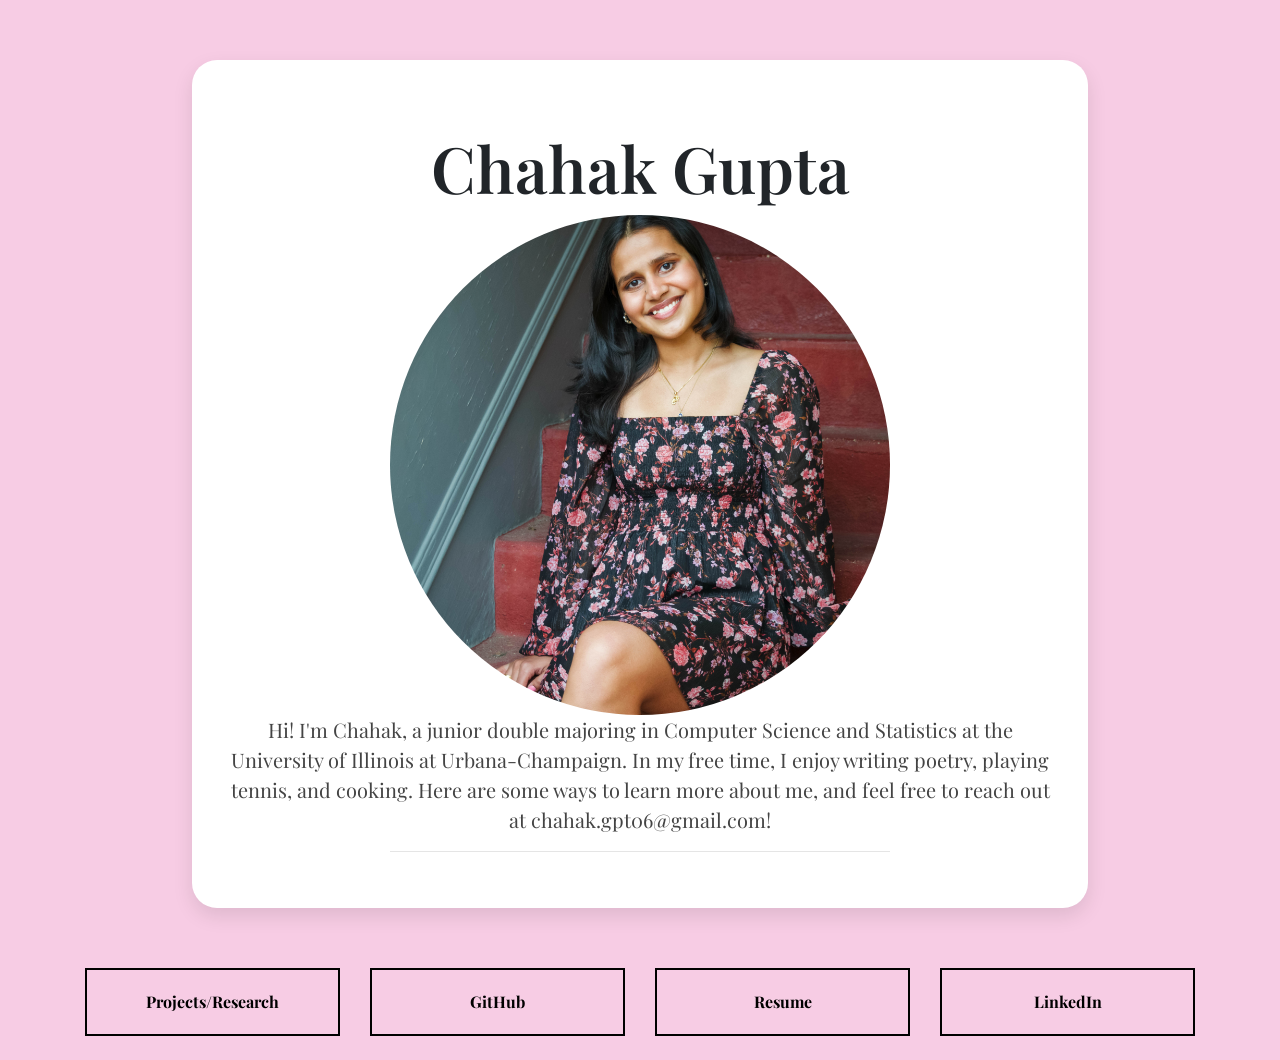
==== index.html @ a3320ebc "renamed to index.html" ====
<!DOCTYPE html>
<html lang = "en">
<head>
    <meta charset="UTF-8">
    <meta name="viewport" content="width=device-width, initial-scale=1, shrink-to-fit=no">
    <link href="https://fonts.googleapis.com/css2?family=Playfair+Display:wght@400;600&display=swap" rel="stylesheet">
    <link rel="stylesheet" href="https://cdn.jsdelivr.net/npm/bootstrap@4.4.1/dist/css/bootstrap.min.css" integrity="sha384-Vkoo8x4CGsO3+Hhxv8T/Q5PaXtkKtu6ug5TOeNV6gBiFeWPGFN9MuhOf23Q9Ifjh" crossorigin="anonymous">
    <link rel="stylesheet" href="style.css">
    <title>JBG Chahak Gupta Portfolio</title>
</head>

<body>
<div class="jumbotron text-center bg-white">
  

  <h1>Chahak Gupta</h1>
  <img src="DSC_0220 2.JPEG" alt="Me" class="circle_image">
  <p class="lead">
    Hi! I'm Chahak, a junior double majoring in Computer Science and Statistics at the University of Illinois at Urbana-Champaign. In my free time, I enjoy writing poetry, playing tennis, and cooking. Here are some ways to learn more about me, and feel free to reach out at chahak.gpt06@gmail.com!
  </p>

  <hr style="width:60%">
</div>
<div class="container text-center">
  <div class="row justify-content-center">

    <div class="col-md-3 mb-4">
      <a href="projects.html" class="portfolio-button">Projects/Research</a>
    </div>

    <div class="col-md-3 mb-4">
      <a href="https://github.com/chahakg" class="portfolio-button">GitHub</a>
    </div>

    <div class="col-md-3 mb-4">
      <a href="Chahak_Gupta_ResumeMarch.pdf" class="portfolio-button" target="_blank">
  Resume
</a>
    </div>
    <div class="col-md-3 mb-4>">
      <a href="https://www.linkedin.com/in/chahak-gupta" class="portfolio-button"> LinkedIn</a>
      
    </dic>

  </div>
</div>


<script src="https://code.jquery.com/jquery-3.4.1.slim.min.js" integrity="sha384-J6qa4849blE2+poT4WnyKhv5vZF5SrPo0iEjwBvKU7imGFAV0wwj1yYfoRSJoZ+n" crossorigin="anonymous"></script>
<script src="https://cdn.jsdelivr.net/npm/popper.js@1.16.0/dist/umd/popper.min.js" integrity="sha384-Q6E9RHvbIyZFJoft+2mJbHaEWldlvI9IOYy5n3zV9zzTtmI3UksdQRVvoxMfooAo" crossorigin="anonymous"></script>
<script src="https://cdn.jsdelivr.net/npm/bootstrap@4.4.1/dist/js/bootstrap.min.js" integrity="sha384-wfSDF2E50Y2D1uUdj0O3uMBJnjuUD4Ih7YwaYd1iqfktj0Uod8GCExl3Og8ifwB6" crossorigin="anonymous"></script>
</body>


</html>
---- style.css ----
.circle_image {
  width: 500px;
  height: 500px;
  border-radius: 100%;
  object-fit: cover;
}
.experience-section {
  margin-top: 80px;
}

/* left title section */

.section-title {
  font-size: 36px;
  font-weight: 600;
}

.title-underline {
  width: 40px;
  height: 4px;
  background-color: #ccc;
  margin: 10px 0 20px 0;
}

.section-description {
  color: #555;
}

/* cards */
.card-image{
  width: 100%;
  height: auto;
  border-radius: 8px;
  margin-top: 15px;
  border: 1px solid #ddd;
}
.experience-card {
  background: white;
  border: 2px solid #ddd;
  padding: 30px;
  border-radius: 10px;
  margin-bottom: 20px;
  box-shadow: 0px 5px 15px rgba(0,0,0,0.05);
}

.highlight-card {
  border: 3px solid #888;
  box-shadow: 10px 10px 0px #aaa;
}

.company {
  color: gray;
  font-weight: 600;
  margin-bottom: 15px;
}

.date-badge {
  display: inline-block;
  border: 1px solid #bbb;
  padding: 6px 12px;
  border-radius: 8px;
  font-size: 14px;
  color: #555;
  margin-bottom: 20px;
}

ul {
  padding-left: 20px;
}
.portfolio-button {
  display: block;
  border: 2px solid black;
  padding: 20px;
  text-align: center;
  font-weight: bold;
  color: black;
  text-decoration: none;
  transition: 0.3s;
}
.jumbotron h1{
  font-size: 64px;
}
.portfolio-button:hover {
  background-color: black;
  color: white;
  text-decoration: none;
}

body {
  background-color: #f7cce4;
  font-family: 'Playfair Display', serif;
  
}
h1 {
  font-weight: 600;
  margin-top: 10px;
}

.lead {
  color: #444;
}
.jumbotron {
  padding-top: 60px;
  padding-bottom: 40px;
  border-radius: 25px;
  width: 70%;
  margin: 60px auto;
  box-shadow: 0px 8px 20px rgba(0,0,0,0.1);
  padding-top: 60px;
  padding-bottom: 40px;
  background-color: #D2FFC4;
}
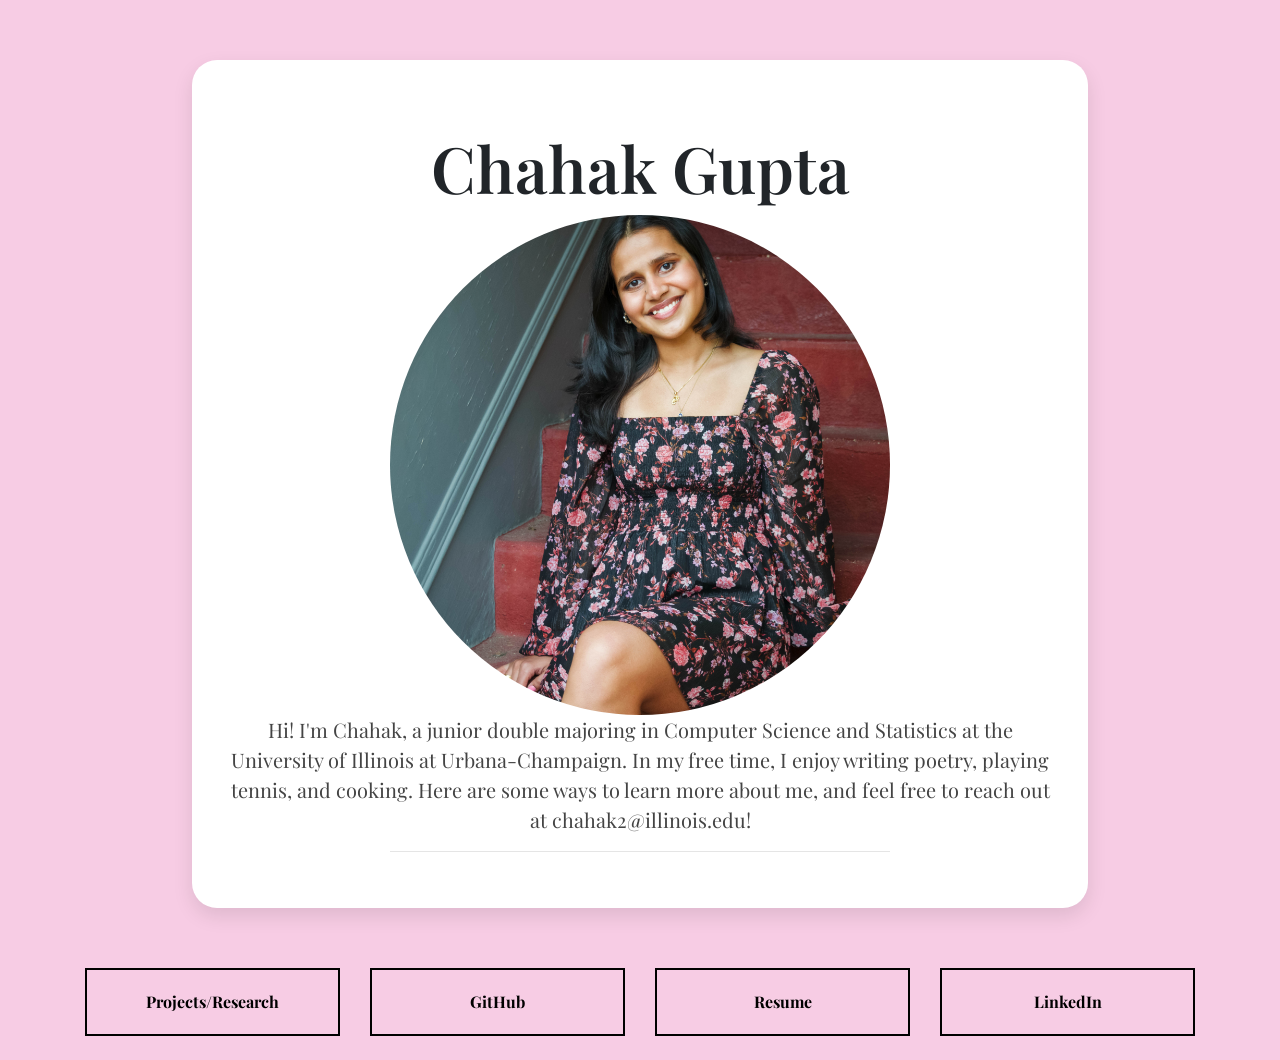
==== commit 8cfb5d8c: "renamed to index.html" ====
--- a/index.html
+++ b/index.html
@@ -16,7 +16,7 @@
   <h1>Chahak Gupta</h1>
   <img src="DSC_0220 2.JPEG" alt="Me" class="circle_image">
   <p class="lead">
-    Hi! I'm Chahak, a junior double majoring in Computer Science and Statistics at the University of Illinois at Urbana-Champaign. In my free time, I enjoy writing poetry, playing tennis, and cooking. Here are some ways to learn more about me, and feel free to reach out at chahak.gpt06@gmail.com!
+    Hi! I'm Chahak, a junior double majoring in Computer Science and Statistics at the University of Illinois at Urbana-Champaign. In my free time, I enjoy writing poetry, playing tennis, and cooking. Here are some ways to learn more about me, and feel free to reach out at chahak2@illinois.edu!
   </p>
 
   <hr style="width:60%">
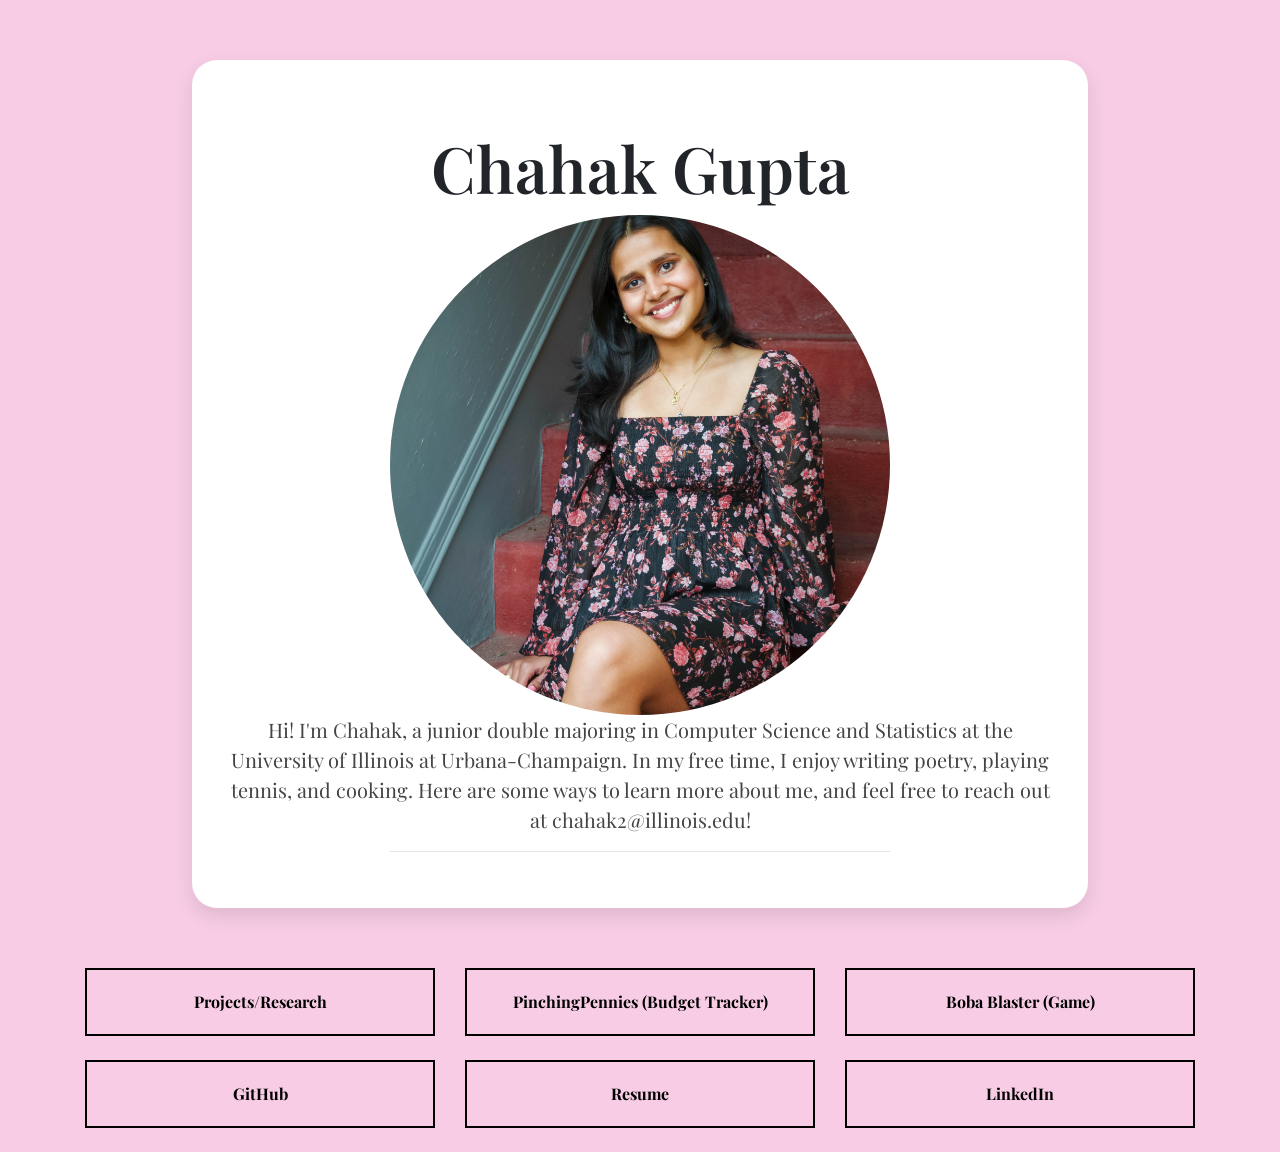
==== commit 745c7a93: "updated resume and new links to projects." ====
--- a/index.html
+++ b/index.html
@@ -24,23 +24,29 @@
 <div class="container text-center">
   <div class="row justify-content-center">
 
-    <div class="col-md-3 mb-4">
+    <div class="col-md-4 mb-4">
       <a href="projects.html" class="portfolio-button">Projects/Research</a>
     </div>
 
-    <div class="col-md-3 mb-4">
-      <a href="https://github.com/chahakg" class="portfolio-button">GitHub</a>
+    <div class="col-md-4 mb-4">
+      <a href="https://pinchingpennies.netlify.app/" class="portfolio-button" target="_blank" rel="noopener">PinchingPennies (Budget Tracker)</a>
     </div>
 
-    <div class="col-md-3 mb-4">
-      <a href="Chahak_Gupta_ResumeMarch.pdf" class="portfolio-button" target="_blank">
-  Resume
-</a>
+    <div class="col-md-4 mb-4">
+      <a href="https://bobablaster.netlify.app/" class="portfolio-button" target="_blank" rel="noopener">Boba Blaster (Game)</a>
     </div>
-    <div class="col-md-3 mb-4>">
-      <a href="https://www.linkedin.com/in/chahak-gupta" class="portfolio-button"> LinkedIn</a>
-      
-    </dic>
+
+    <div class="col-md-4 mb-4">
+      <a href="https://github.com/chahakg" class="portfolio-button" target="_blank" rel="noopener">GitHub</a>
+    </div>
+
+    <div class="col-md-4 mb-4">
+      <a href="JBG_Chahak_Gupta_Resume.pdf" class="portfolio-button" target="_blank">Resume</a>
+    </div>
+
+    <div class="col-md-4 mb-4">
+      <a href="https://www.linkedin.com/in/chahak-gupta" class="portfolio-button" target="_blank" rel="noopener">LinkedIn</a>
+    </div>
 
   </div>
 </div>
